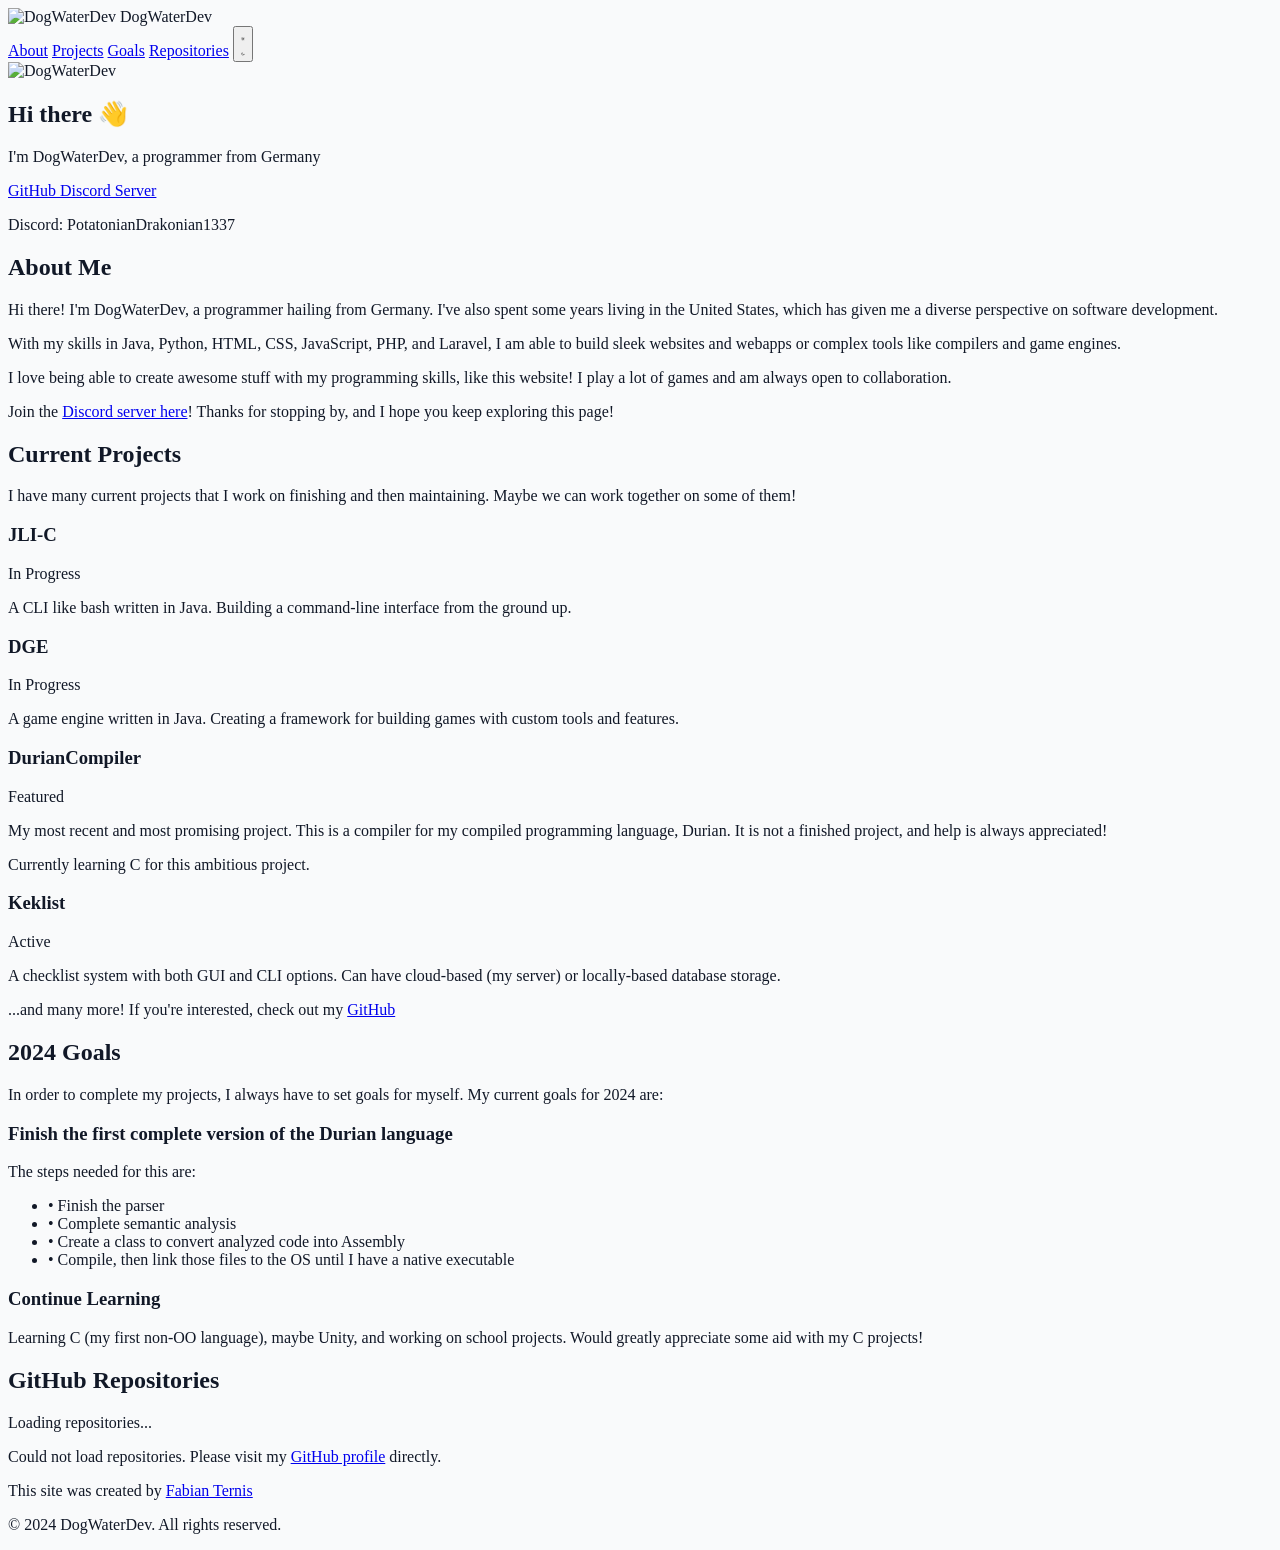
==== dogwaterdev.de.html @ 8f3469bb "Create DogWaterDev portfolio HTML file This HTML file serves as a personal portfolio for DogWaterDev" ====
<!DOCTYPE html>
<html lang="en">
<head>
    <meta charset="UTF-8">
    <meta name="viewport" content="width=device-width, initial-scale=1.0">
    <title>DogWaterDev - Portfolio</title>
    <script src="https://cdn.tailwindcss.com"></script>
    <style>
        .dark {
            background-color: #030712;
            color: #f9fafb;
        }
        .light {
            background-color: #f9fafb;
            color: #111827;
        }
        .card-dark {
            background-color: #1f2937;
            border-color: #374151;
        }
        .card-light {
            background-color: #ffffff;
            border-color: #e5e7eb;
        }
        .link-dark:hover {
            color: #60a5fa;
        }
        .link-light:hover {
            color: #2563eb;
        }
        .transition-theme {
            transition: background-color 0.3s ease, color 0.3s ease;
        }
        .repo-card {
            transition: transform 0.2s ease, box-shadow 0.2s ease;
        }
        .repo-card:hover {
            transform: translateY(-4px);
        }
    </style>
</head>
<body class="light transition-theme">
    <!-- Navigation -->
    <nav class="sticky top-0 z-50 backdrop-blur-sm bg-opacity-90 border-b transition-theme" id="nav">
        <div class="max-w-6xl mx-auto px-4 sm:px-6 lg:px-8">
            <div class="flex justify-between items-center h-16">
                <div class="flex items-center space-x-3">
                    <img src="https://avatars.githubusercontent.com/u/103907925?v=4" alt="DogWaterDev" class="w-10 h-10 rounded-full">
                    <span class="text-xl font-bold">DogWaterDev</span>
                </div>
                <div class="flex items-center space-x-6">
                    <a href="#about" class="hover:opacity-70 transition-opacity">About</a>
                    <a href="#projects" class="hover:opacity-70 transition-opacity">Projects</a>
                    <a href="#goals" class="hover:opacity-70 transition-opacity">Goals</a>
                    <a href="#repos" class="hover:opacity-70 transition-opacity">Repositories</a>
                    <button id="themeToggle" class="p-2 rounded-lg border transition-all hover:scale-110">
                        <svg id="sunIcon" class="w-5 h-5" fill="none" stroke="currentColor" viewBox="0 0 24 24">
                            <path stroke-linecap="round" stroke-linejoin="round" stroke-width="2" d="M12 3v1m0 16v1m9-9h-1M4 12H3m15.364 6.364l-.707-.707M6.343 6.343l-.707-.707m12.728 0l-.707.707M6.343 17.657l-.707.707M16 12a4 4 0 11-8 0 4 4 0 018 0z"></path>
                        </svg>
                        <svg id="moonIcon" class="w-5 h-5 hidden" fill="none" stroke="currentColor" viewBox="0 0 24 24">
                            <path stroke-linecap="round" stroke-linejoin="round" stroke-width="2" d="M20.354 15.354A9 9 0 018.646 3.646 9.003 9.003 0 0012 21a9.003 9.003 0 008.354-5.646z"></path>
                        </svg>
                    </button>
                </div>
            </div>
        </div>
    </nav>

    <!-- Hero Section -->
    <section class="py-20 px-4">
        <div class="max-w-6xl mx-auto text-center">
            <img src="https://avatars.githubusercontent.com/u/103907925?v=4" alt="DogWaterDev" class="w-32 h-32 rounded-full mx-auto mb-6 border-4">
            <h1 class="text-5xl font-bold mb-4">Hi there 👋</h1>
            <p class="text-xl mb-6 opacity-80">I'm DogWaterDev, a programmer from Germany</p>
            <div class="flex justify-center space-x-4 flex-wrap gap-2">
                <a href="https://github.com/DogWaterDev" target="_blank" class="px-6 py-3 rounded-lg border hover:scale-105 transition-transform">
                    GitHub
                </a>
                <a href="https://discord.gg/zbhvruNCnG" target="_blank" class="px-6 py-3 rounded-lg border hover:scale-105 transition-transform">
                    Discord Server
                </a>
            </div>
            <p class="mt-6 text-sm opacity-70">Discord: PotatonianDrakonian1337</p>
        </div>
    </section>

    <!-- About Section -->
    <section id="about" class="py-16 px-4">
        <div class="max-w-4xl mx-auto">
            <h2 class="text-3xl font-bold mb-8 text-center">About Me</h2>
            <div class="rounded-xl p-8 border transition-theme" id="aboutCard">
                <p class="text-lg leading-relaxed mb-4">
                    Hi there! I'm DogWaterDev, a programmer hailing from Germany. I've also spent some years living in the United States, which has given me a diverse perspective on software development.
                </p>
                <p class="text-lg leading-relaxed mb-4">
                    With my skills in <span class="font-semibold">Java, Python, HTML, CSS, JavaScript, PHP, and Laravel</span>, I am able to build sleek websites and webapps or complex tools like compilers and game engines.
                </p>
                <p class="text-lg leading-relaxed mb-4">
                    I love being able to create awesome stuff with my programming skills, like this website! I play a lot of games and am always open to collaboration. 
                </p>
                <p class="text-lg leading-relaxed">
                    Join the <a href="https://discord.gg/zbhvruNCnG" target="_blank" class="underline font-semibold">Discord server here</a>! Thanks for stopping by, and I hope you keep exploring this page!
                </p>
            </div>
        </div>
    </section>

    <!-- Projects Section -->
    <section id="projects" class="py-16 px-4">
        <div class="max-w-6xl mx-auto">
            <h2 class="text-3xl font-bold mb-8 text-center">Current Projects</h2>
            <p class="text-center mb-12 opacity-80">I have many current projects that I work on finishing and then maintaining. Maybe we can work together on some of them!</p>
            <div class="grid md:grid-cols-2 gap-6">
                <div class="rounded-xl p-6 border transition-theme project-card">
                    <h3 class="text-2xl font-bold mb-3">JLI-C</h3>
                    <span class="inline-block px-3 py-1 text-xs rounded-full mb-3 border">In Progress</span>
                    <p class="opacity-80">A CLI like bash written in Java. Building a command-line interface from the ground up.</p>
                </div>
                <div class="rounded-xl p-6 border transition-theme project-card">
                    <h3 class="text-2xl font-bold mb-3">DGE</h3>
                    <span class="inline-block px-3 py-1 text-xs rounded-full mb-3 border">In Progress</span>
                    <p class="opacity-80">A game engine written in Java. Creating a framework for building games with custom tools and features.</p>
                </div>
                <div class="rounded-xl p-6 border transition-theme project-card">
                    <h3 class="text-2xl font-bold mb-3">DurianCompiler</h3>
                    <span class="inline-block px-3 py-1 text-xs rounded-full mb-3 border bg-blue-500 text-white border-blue-500">Featured</span>
                    <p class="opacity-80 mb-3">My most recent and most promising project. This is a compiler for my compiled programming language, Durian. It is not a finished project, and help is always appreciated!</p>
                    <p class="text-sm opacity-70">Currently learning C for this ambitious project.</p>
                </div>
                <div class="rounded-xl p-6 border transition-theme project-card">
                    <h3 class="text-2xl font-bold mb-3">Keklist</h3>
                    <span class="inline-block px-3 py-1 text-xs rounded-full mb-3 border">Active</span>
                    <p class="opacity-80">A checklist system with both GUI and CLI options. Can have cloud-based (my server) or locally-based database storage.</p>
                </div>
            </div>
            <p class="text-center mt-8 opacity-80">
                ...and many more! If you're interested, check out my <a href="https://github.com/DogWaterDev" target="_blank" class="underline font-semibold">GitHub</a>
            </p>
        </div>
    </section>

    <!-- Goals Section -->
    <section id="goals" class="py-16 px-4">
        <div class="max-w-4xl mx-auto">
            <h2 class="text-3xl font-bold mb-8 text-center">2024 Goals</h2>
            <div class="rounded-xl p-8 border transition-theme" id="goalsCard">
                <p class="text-lg mb-6">In order to complete my projects, I always have to set goals for myself. My current goals for 2024 are:</p>
                <div class="space-y-4">
                    <div class="border-l-4 border-blue-500 pl-4">
                        <h3 class="text-xl font-bold mb-3">Finish the first complete version of the Durian language</h3>
                        <p class="mb-3">The steps needed for this are:</p>
                        <ul class="space-y-2 opacity-80">
                            <li class="flex items-start">
                                <span class="mr-2">•</span>
                                <span>Finish the parser</span>
                            </li>
                            <li class="flex items-start">
                                <span class="mr-2">•</span>
                                <span>Complete semantic analysis</span>
                            </li>
                            <li class="flex items-start">
                                <span class="mr-2">•</span>
                                <span>Create a class to convert analyzed code into Assembly</span>
                            </li>
                            <li class="flex items-start">
                                <span class="mr-2">•</span>
                                <span>Compile, then link those files to the OS until I have a native executable</span>
                            </li>
                        </ul>
                    </div>
                    <div class="border-l-4 border-green-500 pl-4">
                        <h3 class="text-xl font-bold mb-2">Continue Learning</h3>
                        <p class="opacity-80">Learning C (my first non-OO language), maybe Unity, and working on school projects. Would greatly appreciate some aid with my C projects!</p>
                    </div>
                </div>
            </div>
        </div>
    </section>

    <!-- GitHub Repositories Section -->
    <section id="repos" class="py-16 px-4">
        <div class="max-w-6xl mx-auto">
            <h2 class="text-3xl font-bold mb-8 text-center">GitHub Repositories</h2>
            <div id="repoLoading" class="text-center py-12">
                <div class="inline-block w-8 h-8 border-4 border-t-transparent rounded-full animate-spin"></div>
                <p class="mt-4 opacity-70">Loading repositories...</p>
            </div>
            <div id="repoContainer" class="grid md:grid-cols-2 lg:grid-cols-3 gap-6 hidden"></div>
            <div id="repoError" class="text-center py-12 hidden">
                <p class="opacity-70">Could not load repositories. Please visit my <a href="https://github.com/DogWaterDev" target="_blank" class="underline">GitHub profile</a> directly.</p>
            </div>
        </div>
    </section>

    <!-- Footer -->
    <footer class="py-8 px-4 border-t transition-theme">
        <div class="max-w-6xl mx-auto text-center">
            <p class="opacity-70">This site was created by <a href="https://fabianternis.dev" target="_blank" class="underline">Fabian Ternis</a></p>
            <p class="mt-2 text-sm opacity-60">© 2024 DogWaterDev. All rights reserved.</p>
        </div>
    </footer>

    <script>
        // Theme Toggle
        const body = document.body;
        const themeToggle = document.getElementById('themeToggle');
        const sunIcon = document.getElementById('sunIcon');
        const moonIcon = document.getElementById('moonIcon');
        const nav = document.getElementById('nav');
        
        let isDark = false;

        themeToggle.addEventListener('click', () => {
            isDark = !isDark;
            
            if (isDark) {
                body.classList.remove('light');
                body.classList.add('dark');
                nav.classList.add('border-gray-800');
                nav.classList.remove('border-gray-200');
                sunIcon.classList.add('hidden');
                moonIcon.classList.remove('hidden');
                updateCardStyles('dark');
            } else {
                body.classList.remove('dark');
                body.classList.add('light');
                nav.classList.remove('border-gray-800');
                nav.classList.add('border-gray-200');
                sunIcon.classList.remove('hidden');
                moonIcon.classList.add('hidden');
                updateCardStyles('light');
            }
        });

        function updateCardStyles(theme) {
            const cards = document.querySelectorAll('.transition-theme');
            cards.forEach(card => {
                if (theme === 'dark') {
                    card.style.backgroundColor = '#1f2937';
                    card.style.borderColor = '#374151';
                } else {
                    card.style.backgroundColor = '#ffffff';
                    card.style.borderColor = '#e5e7eb';
                }
            });
        }

        // GitHub API Integration
        async function loadGitHubRepos() {
            try {
                const response = await fetch('https://api.github.com/users/DogWaterDev/repos?sort=updated&per_page=9');
                const repos = await response.json();
                
                const repoContainer = document.getElementById('repoContainer');
                const repoLoading = document.getElementById('repoLoading');
                
                repoLoading.classList.add('hidden');
                repoContainer.classList.remove('hidden');
                
                repos.forEach(repo => {
                    const repoCard = document.createElement('div');
                    repoCard.className = 'repo-card rounded-xl p-6 border transition-theme';
                    repoCard.style.backgroundColor = isDark ? '#1f2937' : '#ffffff';
                    repoCard.style.borderColor = isDark ? '#374151' : '#e5e7eb';
                    
                    const stars = repo.stargazers_count;
                    const forks = repo.forks_count;
                    const language = repo.language || 'Unknown';
                    
                    repoCard.innerHTML = `
                        <div class="flex justify-between items-start mb-3">
                            <h3 class="text-xl font-bold">${repo.name}</h3>
                            <svg class="w-5 h-5 opacity-60" fill="currentColor" viewBox="0 0 20 20">
                                <path d="M11 3a1 1 0 100 2h2.586l-6.293 6.293a1 1 0 101.414 1.414L15 6.414V9a1 1 0 102 0V4a1 1 0 00-1-1h-5z"></path>
                                <path d="M5 5a2 2 0 00-2 2v8a2 2 0 002 2h8a2 2 0 002-2v-3a1 1 0 10-2 0v3H5V7h3a1 1 0 000-2H5z"></path>
                            </svg>
                        </div>
                        <p class="opacity-70 mb-4 text-sm line-clamp-2">${repo.description || 'No description available'}</p>
                        <div class="flex items-center space-x-4 text-sm opacity-60">
                            <span class="flex items-center">
                                <svg class="w-4 h-4 mr-1" fill="currentColor" viewBox="0 0 20 20">
                                    <path d="M9.049 2.927c.3-.921 1.603-.921 1.902 0l1.07 3.292a1 1 0 00.95.69h3.462c.969 0 1.371 1.24.588 1.81l-2.8 2.034a1 1 0 00-.364 1.118l1.07 3.292c.3.921-.755 1.688-1.54 1.118l-2.8-2.034a1 1 0 00-1.175 0l-2.8 2.034c-.784.57-1.838-.197-1.539-1.118l1.07-3.292a1 1 0 00-.364-1.118L2.98 8.72c-.783-.57-.38-1.81.588-1.81h3.461a1 1 0 00.951-.69l1.07-3.292z"></path>
                                </svg>
                                ${stars}
                            </span>
                            <span class="flex items-center">
                                <svg class="w-4 h-4 mr-1" fill="currentColor" viewBox="0 0 20 20">
                                    <path fill-rule="evenodd" d="M7.707 3.293a1 1 0 010 1.414L5.414 7H11a7 7 0 017 7v2a1 1 0 11-2 0v-2a5 5 0 00-5-5H5.414l2.293 2.293a1 1 0 11-1.414 1.414l-4-4a1 1 0 010-1.414l4-4a1 1 0 011.414 0z" clip-rule="evenodd"></path>
                                </svg>
                                ${forks}
                            </span>
                            <span>${language}</span>
                        </div>
                    `;
                    
                    repoCard.addEventListener('click', () => {
                        window.open(repo.html_url, '_blank');
                    });
                    
                    repoContainer.appendChild(repoCard);
                });
            } catch (error) {
                document.getElementById('repoLoading').classList.add('hidden');
                document.getElementById('repoError').classList.remove('hidden');
                console.error('Error loading repos:', error);
            }
        }

        // Smooth scrolling
        document.querySelectorAll('a[href^="#"]').forEach(anchor => {
            anchor.addEventListener('click', function (e) {
                e.preventDefault();
                const target = document.querySelector(this.getAttribute('href'));
                if (target) {
                    target.scrollIntoView({ behavior: 'smooth', block: 'start' });
                }
            });
        });

        // Load repos on page load
        loadGitHubRepos();
    </script>
</body>
</html>
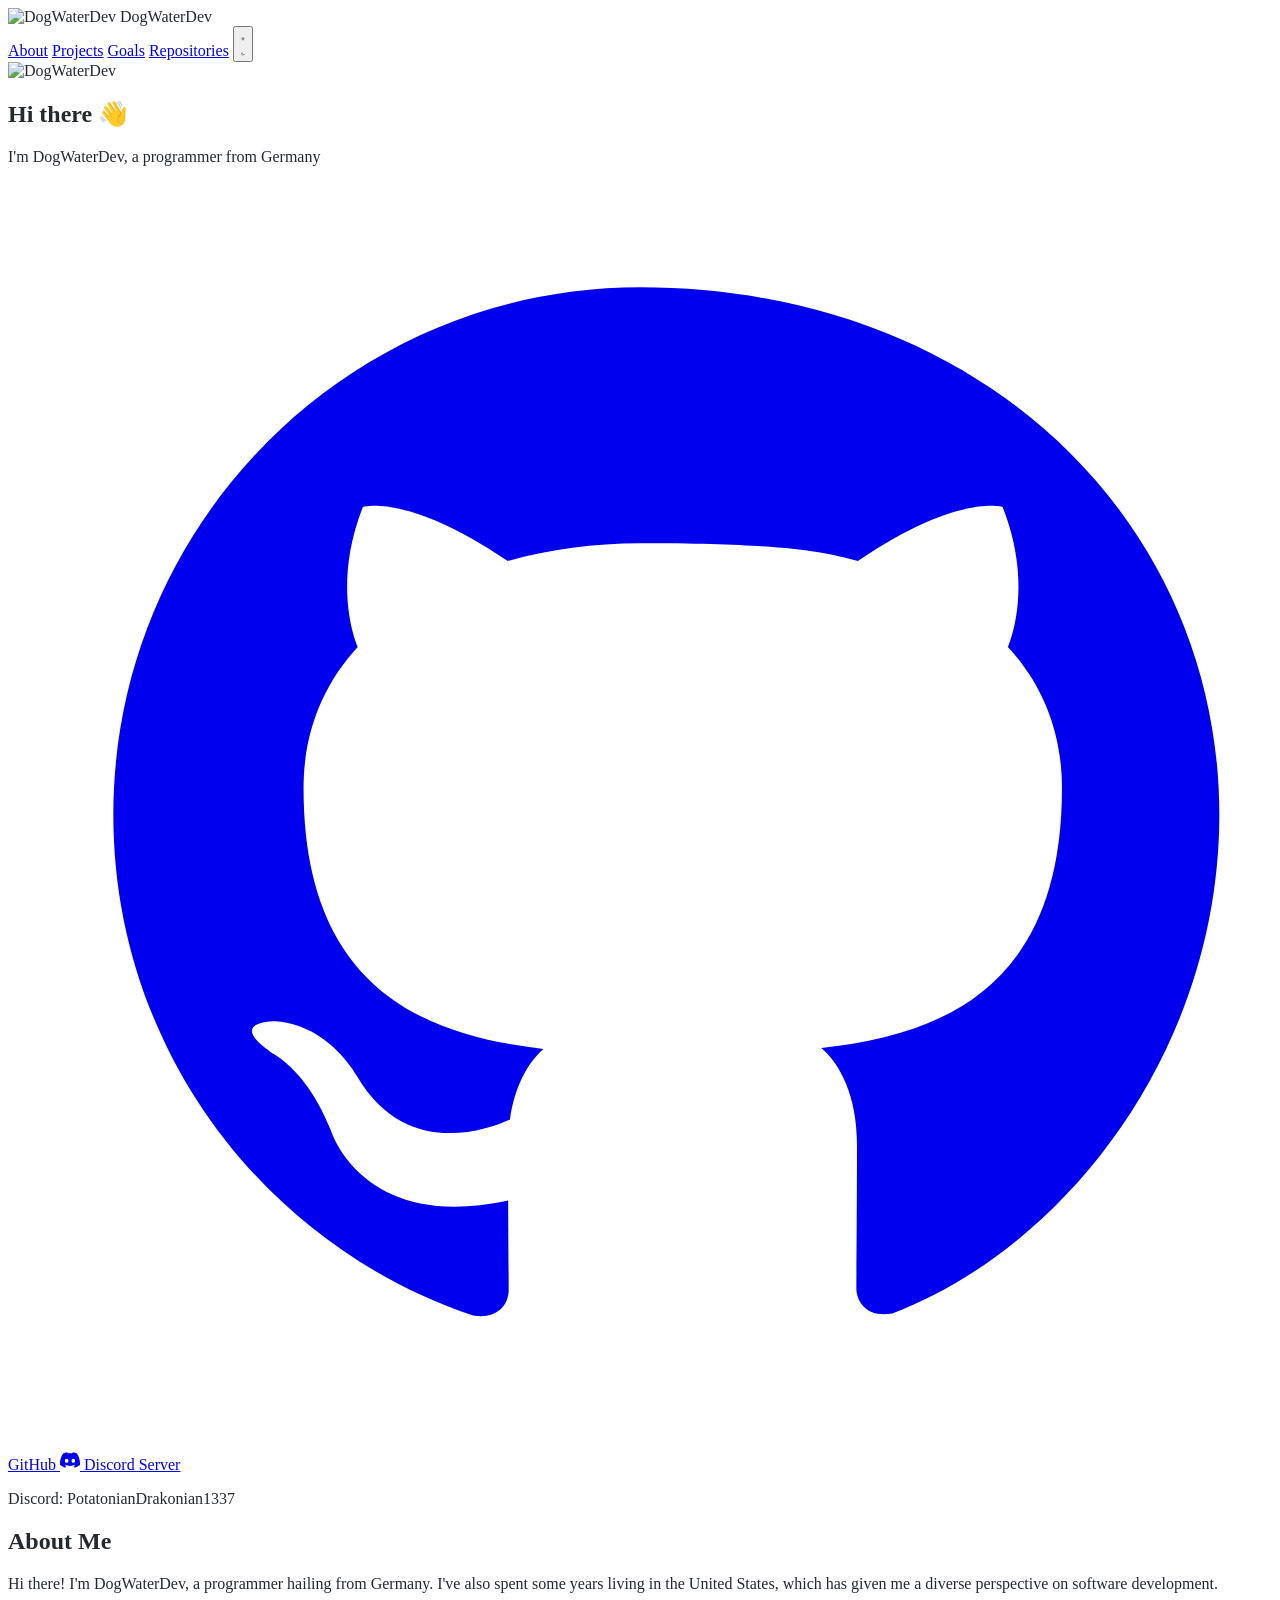
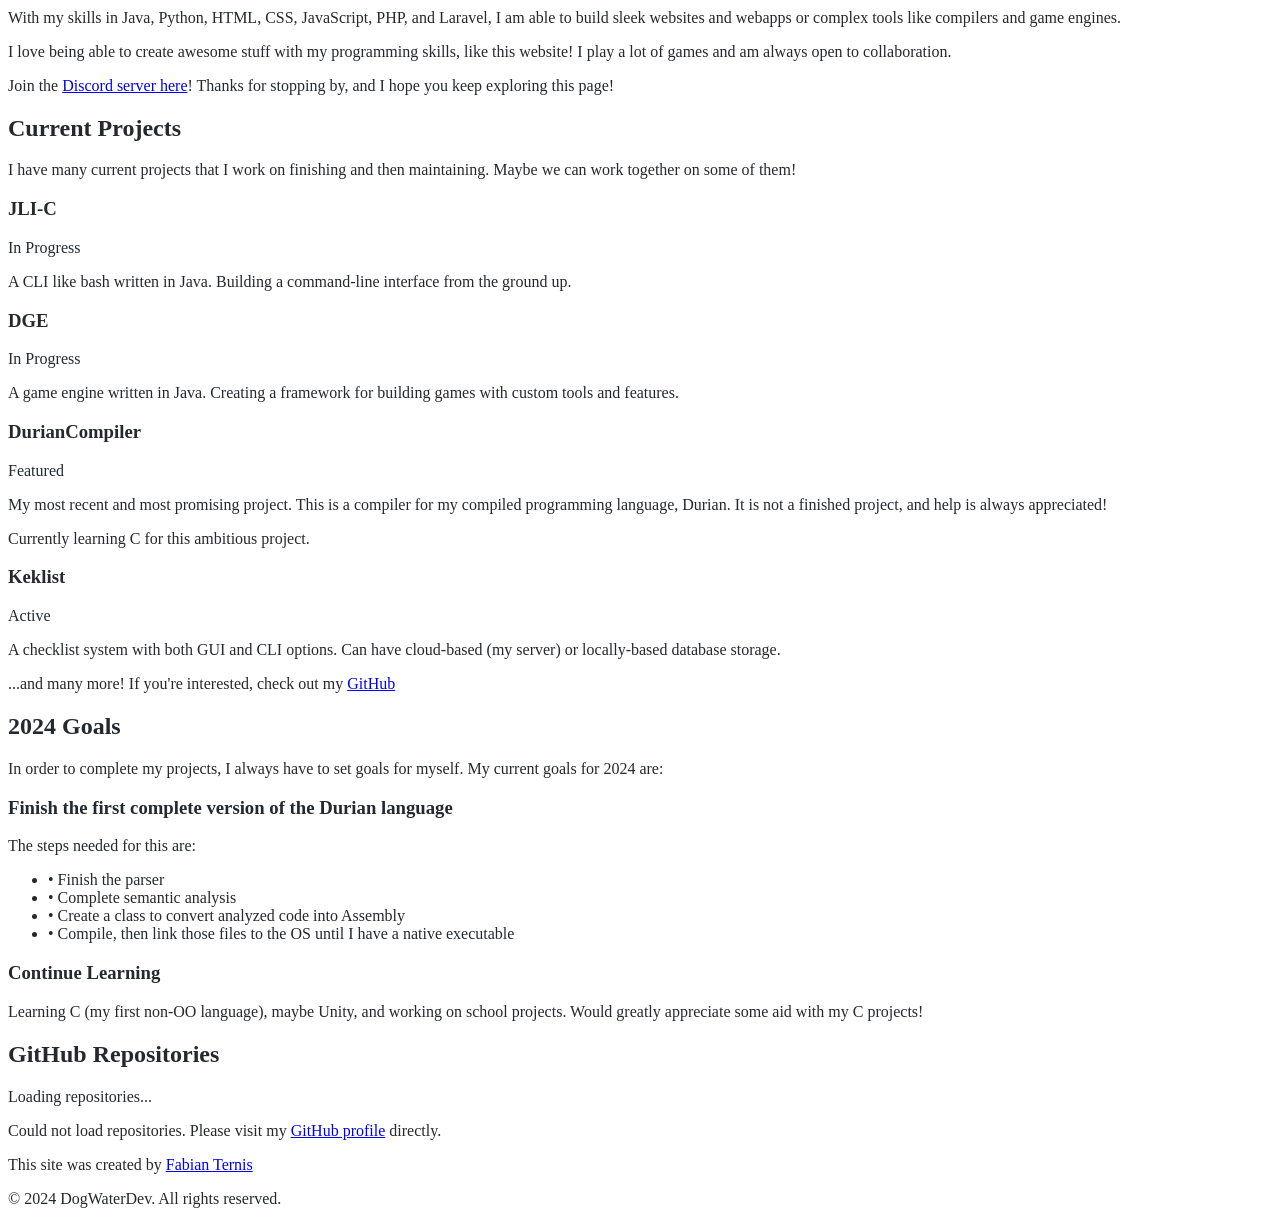
==== commit 9ba88e1d: "Refactor theme handling and improve styling Updated theme classes and improved styling for various e" ====
--- a/dogwaterdev.de.html
+++ b/dogwaterdev.de.html
@@ -6,54 +6,46 @@
     <title>DogWaterDev - Portfolio</title>
     <script src="https://cdn.tailwindcss.com"></script>
     <style>
-        .dark {
-            background-color: #030712;
-            color: #f9fafb;
-        }
-        .light {
-            background-color: #f9fafb;
-            color: #111827;
-        }
-        .card-dark {
-            background-color: #1f2937;
-            border-color: #374151;
-        }
-        .card-light {
+        .dark-theme {
+            background-color: #0d1117;
+            color: #c9d1d9;
+        }
+        .light-theme {
             background-color: #ffffff;
-            border-color: #e5e7eb;
-        }
-        .link-dark:hover {
-            color: #60a5fa;
-        }
-        .link-light:hover {
-            color: #2563eb;
+            color: #24292f;
         }
         .transition-theme {
-            transition: background-color 0.3s ease, color 0.3s ease;
+            transition: background-color 0.3s ease, color 0.3s ease, border-color 0.3s ease;
         }
         .repo-card {
             transition: transform 0.2s ease, box-shadow 0.2s ease;
         }
         .repo-card:hover {
             transform: translateY(-4px);
+            box-shadow: 0 4px 12px rgba(0, 0, 0, 0.1);
+        }
+        .light-theme .repo-card:hover {
+            box-shadow: 0 4px 12px rgba(0, 0, 0, 0.08);
+        }
+        .dark-theme .repo-card:hover {
+            box-shadow: 0 4px 12px rgba(0, 0, 0, 0.3);
         }
     </style>
 </head>
-<body class="light transition-theme">
-    <!-- Navigation -->
-    <nav class="sticky top-0 z-50 backdrop-blur-sm bg-opacity-90 border-b transition-theme" id="nav">
+<body class="light-theme transition-theme">
+    <nav class="sticky top-0 z-50 backdrop-blur-sm bg-opacity-90 border-b border-gray-200 light-theme transition-theme" id="nav">
         <div class="max-w-6xl mx-auto px-4 sm:px-6 lg:px-8">
             <div class="flex justify-between items-center h-16">
                 <div class="flex items-center space-x-3">
-                    <img src="https://avatars.githubusercontent.com/u/103907925?v=4" alt="DogWaterDev" class="w-10 h-10 rounded-full">
-                    <span class="text-xl font-bold">DogWaterDev</span>
+                    <img src="https://avatars.githubusercontent.com/u/103907925?v=4" alt="DogWaterDev" class="w-10 h-10 rounded-full border border-gray-300">
+                    <span class="text-xl font-semibold">DogWaterDev</span>
                 </div>
                 <div class="flex items-center space-x-6">
-                    <a href="#about" class="hover:opacity-70 transition-opacity">About</a>
-                    <a href="#projects" class="hover:opacity-70 transition-opacity">Projects</a>
-                    <a href="#goals" class="hover:opacity-70 transition-opacity">Goals</a>
-                    <a href="#repos" class="hover:opacity-70 transition-opacity">Repositories</a>
-                    <button id="themeToggle" class="p-2 rounded-lg border transition-all hover:scale-110">
+                    <a href="#about" class="hover:text-blue-600 transition-colors duration-200">About</a>
+                    <a href="#projects" class="hover:text-blue-600 transition-colors duration-200">Projects</a>
+                    <a href="#goals" class="hover:text-blue-600 transition-colors duration-200">Goals</a>
+                    <a href="#repos" class="hover:text-blue-600 transition-colors duration-200">Repositories</a>
+                    <button id="themeToggle" class="p-2 rounded-lg border border-gray-300 hover:border-gray-400 transition-all duration-200">
                         <svg id="sunIcon" class="w-5 h-5" fill="none" stroke="currentColor" viewBox="0 0 24 24">
                             <path stroke-linecap="round" stroke-linejoin="round" stroke-width="2" d="M12 3v1m0 16v1m9-9h-1M4 12H3m15.364 6.364l-.707-.707M6.343 6.343l-.707-.707m12.728 0l-.707.707M6.343 17.657l-.707.707M16 12a4 4 0 11-8 0 4 4 0 018 0z"></path>
                         </svg>
@@ -66,176 +58,204 @@
         </div>
     </nav>
 
-    <!-- Hero Section -->
     <section class="py-20 px-4">
         <div class="max-w-6xl mx-auto text-center">
-            <img src="https://avatars.githubusercontent.com/u/103907925?v=4" alt="DogWaterDev" class="w-32 h-32 rounded-full mx-auto mb-6 border-4">
-            <h1 class="text-5xl font-bold mb-4">Hi there 👋</h1>
-            <p class="text-xl mb-6 opacity-80">I'm DogWaterDev, a programmer from Germany</p>
+            <img src="https://avatars.githubusercontent.com/u/103907925?v=4" alt="DogWaterDev" class="w-32 h-32 rounded-full mx-auto mb-6 border-4 border-blue-500 shadow-lg">
+            <h1 class="text-5xl font-extrabold mb-4">Hi there 👋</h1>
+            <p class="text-xl mb-6 opacity-85">I'm DogWaterDev, a programmer from Germany</p>
             <div class="flex justify-center space-x-4 flex-wrap gap-2">
-                <a href="https://github.com/DogWaterDev" target="_blank" class="px-6 py-3 rounded-lg border hover:scale-105 transition-transform">
+                <a href="https://github.com/DogWaterDev" target="_blank" class="px-6 py-3 rounded-lg border border-gray-300 shadow-sm hover:shadow-md hover:border-blue-500 transition-all duration-200 flex items-center">
+                    <svg class="w-5 h-5 mr-2" fill="currentColor" viewBox="0 0 24 24"><path fill-rule="evenodd" d="M12 2C6.477 2 2 6.484 2 12.017c0 4.425 2.865 8.18 6.83 9.504.475.083.677-.217.677-.481 0-.237-.007-.867-.011-1.701-2.782.607-3.368-1.34-3.368-1.34-.454-1.151-1.11-1.458-1.11-1.458-.908-.62.068-.606.068-.606 1.007.07 1.532 1.03 1.532 1.03.89 1.529 2.343 1.088 2.913.834.09-.648.35-1.088.636-1.339-2.22-.253-4.555-1.113-4.555-4.95 0-1.093.39-1.988 1.029-2.68-.103-.253-.446-1.275.097-2.659 0 0 .84-.27 2.75 1.025.798-.222 1.649-.333 2.498-.337 2.502.004 3.353.115 4.151.337 1.91-1.295 2.748-1.025 2.748-1.025.546 1.383.202 2.406.1 2.659.64.693 1.027 1.588 1.027 2.68 0 3.841-2.339 4.681-4.569 4.935.359.307.677.915.677 1.841 0 1.33-.012 2.394-.012 2.716 0 .265.201.569.682.484C20.138 20.197 23 16.43 23 12.017 23 6.484 18.522 2 12 2Z" clip-rule="evenodd"/></svg>
                     GitHub
                 </a>
-                <a href="https://discord.gg/zbhvruNCnG" target="_blank" class="px-6 py-3 rounded-lg border hover:scale-105 transition-transform">
+                <a href="https://discord.gg/zbhvruNCnG" target="_blank" class="px-6 py-3 rounded-lg border border-gray-300 shadow-sm hover:shadow-md hover:border-blue-500 transition-all duration-200 flex items-center">
+                    <svg xmlns="http://www.w3.org/2000/svg" xmlns:xlink="http://www.w3.org/1999/xlink" width="20px" height="20px" viewBox="0 -28.5 256 256" version="1.1" preserveAspectRatio="xMidYMid" class="mr-2">
+                        <g>
+                            <path d="M216.856339,16.5966031 C200.285002,8.84328665 182.566144,3.2084988 164.041564,0 C161.766523,4.11318106 159.108624,9.64549908 157.276099,14.0464379 C137.583995,11.0849896 118.072967,11.0849896 98.7430163,14.0464379 C96.9108417,9.64549908 94.1925838,4.11318106 91.8971895,0 C73.3526068,3.2084988 55.6133949,8.86399117 39.0420583,16.6376612 C5.61752293,67.146514 -3.4433191,116.400813 1.08711069,164.955721 C23.2560196,181.510915 44.7403634,191.567697 65.8621325,198.148576 C71.0772151,190.971126 75.7283628,183.341335 79.7352139,175.300261 C72.104019,172.400575 64.7949724,168.822202 57.8887866,164.667963 C59.7209612,163.310589 61.5131304,161.891452 63.2445898,160.431257 C105.36741,180.133187 151.134928,180.133187 192.754523,160.431257 C194.506336,161.891452 196.298154,163.310589 198.110326,164.667963 C191.183787,168.842556 183.854737,172.420929 176.223542,175.320965 C180.230393,183.341335 184.861538,190.991831 190.096624,198.16893 C211.238746,191.588051 232.743023,181.531619 254.911949,164.955721 C260.227747,108.668201 245.831087,59.8662432 216.856339,16.5966031 Z M85.4738752,135.09489 C72.8290281,135.09489 62.4592217,123.290155 62.4592217,108.914901 C62.4592217,94.5396472 72.607595,82.7145587 85.4738752,82.7145587 C98.3405064,82.7145587 108.709962,94.5189427 108.488529,108.914901 C108.508531,123.290155 98.3405064,135.09489 85.4738752,135.09489 Z M170.525237,135.09489 C157.88039,135.09489 147.510584,123.290155 147.510584,108.914901 C147.510584,94.5396472 157.658606,82.7145587 170.525237,82.7145587 C183.391518,82.7145587 193.761324,94.5189427 193.539891,108.914901 C193.539891,123.290155 183.391518,135.09489 170.525237,135.09489 Z" fill="currentColor" fill-rule="nonzero"></path>
+                        </g>
+                    </svg>
                     Discord Server
                 </a>
             </div>
-            <p class="mt-6 text-sm opacity-70">Discord: PotatonianDrakonian1337</p>
-        </div>
-    </section>
-
-    <!-- About Section -->
+            <p class="mt-6 text-sm opacity-75">Discord: PotatonianDrakonian1337</p>
+        </div>
+    </section>
+
     <section id="about" class="py-16 px-4">
         <div class="max-w-4xl mx-auto">
             <h2 class="text-3xl font-bold mb-8 text-center">About Me</h2>
-            <div class="rounded-xl p-8 border transition-theme" id="aboutCard">
+            <div class="rounded-xl p-8 border border-gray-200 shadow-md transition-theme" id="aboutCard">
                 <p class="text-lg leading-relaxed mb-4">
                     Hi there! I'm DogWaterDev, a programmer hailing from Germany. I've also spent some years living in the United States, which has given me a diverse perspective on software development.
                 </p>
                 <p class="text-lg leading-relaxed mb-4">
-                    With my skills in <span class="font-semibold">Java, Python, HTML, CSS, JavaScript, PHP, and Laravel</span>, I am able to build sleek websites and webapps or complex tools like compilers and game engines.
+                    With my skills in <span class="font-semibold text-blue-600">Java, Python, HTML, CSS, JavaScript, PHP, and Laravel</span>, I am able to build sleek websites and webapps or complex tools like compilers and game engines.
                 </p>
                 <p class="text-lg leading-relaxed mb-4">
                     I love being able to create awesome stuff with my programming skills, like this website! I play a lot of games and am always open to collaboration. 
                 </p>
                 <p class="text-lg leading-relaxed">
-                    Join the <a href="https://discord.gg/zbhvruNCnG" target="_blank" class="underline font-semibold">Discord server here</a>! Thanks for stopping by, and I hope you keep exploring this page!
+                    Join the <a href="https://discord.gg/zbhvruNCnG" target="_blank" class="underline font-semibold text-blue-600 hover:text-blue-700">Discord server here</a>! Thanks for stopping by, and I hope you keep exploring this page!
                 </p>
             </div>
         </div>
     </section>
 
-    <!-- Projects Section -->
     <section id="projects" class="py-16 px-4">
         <div class="max-w-6xl mx-auto">
             <h2 class="text-3xl font-bold mb-8 text-center">Current Projects</h2>
-            <p class="text-center mb-12 opacity-80">I have many current projects that I work on finishing and then maintaining. Maybe we can work together on some of them!</p>
-            <div class="grid md:grid-cols-2 gap-6">
-                <div class="rounded-xl p-6 border transition-theme project-card">
+            <p class="text-center mb-12 opacity-85">I have many current projects that I work on finishing and then maintaining. Maybe we can work together on some of them!</p>
+            <div class="grid md:grid-cols-2 lg:grid-cols-2 gap-6">
+                <div class="rounded-xl p-6 border border-gray-200 shadow-sm transition-theme project-card">
                     <h3 class="text-2xl font-bold mb-3">JLI-C</h3>
-                    <span class="inline-block px-3 py-1 text-xs rounded-full mb-3 border">In Progress</span>
-                    <p class="opacity-80">A CLI like bash written in Java. Building a command-line interface from the ground up.</p>
-                </div>
-                <div class="rounded-xl p-6 border transition-theme project-card">
+                    <span class="inline-block px-3 py-1 text-xs font-medium rounded-full mb-3 border border-gray-300 bg-gray-100 text-gray-700 dark:bg-gray-700 dark:text-gray-200 dark:border-gray-600">In Progress</span>
+                    <p class="opacity-85">A CLI like bash written in Java. Building a command-line interface from the ground up.</p>
+                </div>
+                <div class="rounded-xl p-6 border border-gray-200 shadow-sm transition-theme project-card">
                     <h3 class="text-2xl font-bold mb-3">DGE</h3>
-                    <span class="inline-block px-3 py-1 text-xs rounded-full mb-3 border">In Progress</span>
-                    <p class="opacity-80">A game engine written in Java. Creating a framework for building games with custom tools and features.</p>
-                </div>
-                <div class="rounded-xl p-6 border transition-theme project-card">
+                    <span class="inline-block px-3 py-1 text-xs font-medium rounded-full mb-3 border border-gray-300 bg-gray-100 text-gray-700 dark:bg-gray-700 dark:text-gray-200 dark:border-gray-600">In Progress</span>
+                    <p class="opacity-85">A game engine written in Java. Creating a framework for building games with custom tools and features.</p>
+                </div>
+                <div class="rounded-xl p-6 border border-gray-200 shadow-sm transition-theme project-card">
                     <h3 class="text-2xl font-bold mb-3">DurianCompiler</h3>
-                    <span class="inline-block px-3 py-1 text-xs rounded-full mb-3 border bg-blue-500 text-white border-blue-500">Featured</span>
-                    <p class="opacity-80 mb-3">My most recent and most promising project. This is a compiler for my compiled programming language, Durian. It is not a finished project, and help is always appreciated!</p>
+                    <span class="inline-block px-3 py-1 text-xs font-medium rounded-full mb-3 bg-blue-600 text-white border-blue-600">Featured</span>
+                    <p class="opacity-85 mb-3">My most recent and most promising project. This is a compiler for my compiled programming language, Durian. It is not a finished project, and help is always appreciated!</p>
                     <p class="text-sm opacity-70">Currently learning C for this ambitious project.</p>
                 </div>
-                <div class="rounded-xl p-6 border transition-theme project-card">
+                <div class="rounded-xl p-6 border border-gray-200 shadow-sm transition-theme project-card">
                     <h3 class="text-2xl font-bold mb-3">Keklist</h3>
-                    <span class="inline-block px-3 py-1 text-xs rounded-full mb-3 border">Active</span>
-                    <p class="opacity-80">A checklist system with both GUI and CLI options. Can have cloud-based (my server) or locally-based database storage.</p>
-                </div>
-            </div>
-            <p class="text-center mt-8 opacity-80">
-                ...and many more! If you're interested, check out my <a href="https://github.com/DogWaterDev" target="_blank" class="underline font-semibold">GitHub</a>
+                    <span class="inline-block px-3 py-1 text-xs font-medium rounded-full mb-3 border border-green-400 bg-green-50 text-green-700 dark:bg-green-900 dark:text-green-200 dark:border-green-700">Active</span>
+                    <p class="opacity-85">A checklist system with both GUI and CLI options. Can have cloud-based (my server) or locally-based database storage.</p>
+                </div>
+            </div>
+            <p class="text-center mt-8 opacity-85">
+                ...and many more! If you're interested, check out my <a href="https://github.com/DogWaterDev" target="_blank" class="underline font-semibold text-blue-600 hover:text-blue-700">GitHub</a>
             </p>
         </div>
     </section>
 
-    <!-- Goals Section -->
     <section id="goals" class="py-16 px-4">
         <div class="max-w-4xl mx-auto">
             <h2 class="text-3xl font-bold mb-8 text-center">2024 Goals</h2>
-            <div class="rounded-xl p-8 border transition-theme" id="goalsCard">
+            <div class="rounded-xl p-8 border border-gray-200 shadow-md transition-theme" id="goalsCard">
                 <p class="text-lg mb-6">In order to complete my projects, I always have to set goals for myself. My current goals for 2024 are:</p>
-                <div class="space-y-4">
+                <div class="space-y-6">
                     <div class="border-l-4 border-blue-500 pl-4">
-                        <h3 class="text-xl font-bold mb-3">Finish the first complete version of the Durian language</h3>
-                        <p class="mb-3">The steps needed for this are:</p>
-                        <ul class="space-y-2 opacity-80">
+                        <h3 class="text-xl font-bold mb-2">Finish the first complete version of the Durian language</h3>
+                        <p class="mb-3 opacity-85">The steps needed for this are:</p>
+                        <ul class="space-y-2 text-base opacity-85">
                             <li class="flex items-start">
-                                <span class="mr-2">•</span>
+                                <span class="mr-2 text-blue-500">•</span>
                                 <span>Finish the parser</span>
                             </li>
                             <li class="flex items-start">
-                                <span class="mr-2">•</span>
+                                <span class="mr-2 text-blue-500">•</span>
                                 <span>Complete semantic analysis</span>
                             </li>
                             <li class="flex items-start">
-                                <span class="mr-2">•</span>
+                                <span class="mr-2 text-blue-500">•</span>
                                 <span>Create a class to convert analyzed code into Assembly</span>
                             </li>
                             <li class="flex items-start">
-                                <span class="mr-2">•</span>
+                                <span class="mr-2 text-blue-500">•</span>
                                 <span>Compile, then link those files to the OS until I have a native executable</span>
                             </li>
                         </ul>
                     </div>
                     <div class="border-l-4 border-green-500 pl-4">
                         <h3 class="text-xl font-bold mb-2">Continue Learning</h3>
-                        <p class="opacity-80">Learning C (my first non-OO language), maybe Unity, and working on school projects. Would greatly appreciate some aid with my C projects!</p>
+                        <p class="opacity-85">Learning C (my first non-OO language), maybe Unity, and working on school projects. Would greatly appreciate some aid with my C projects!</p>
                     </div>
                 </div>
             </div>
         </div>
     </section>
 
-    <!-- GitHub Repositories Section -->
     <section id="repos" class="py-16 px-4">
         <div class="max-w-6xl mx-auto">
             <h2 class="text-3xl font-bold mb-8 text-center">GitHub Repositories</h2>
             <div id="repoLoading" class="text-center py-12">
-                <div class="inline-block w-8 h-8 border-4 border-t-transparent rounded-full animate-spin"></div>
-                <p class="mt-4 opacity-70">Loading repositories...</p>
+                <div class="inline-block w-8 h-8 border-4 border-blue-500 border-t-transparent rounded-full animate-spin"></div>
+                <p class="mt-4 opacity-75">Loading repositories...</p>
             </div>
             <div id="repoContainer" class="grid md:grid-cols-2 lg:grid-cols-3 gap-6 hidden"></div>
             <div id="repoError" class="text-center py-12 hidden">
-                <p class="opacity-70">Could not load repositories. Please visit my <a href="https://github.com/DogWaterDev" target="_blank" class="underline">GitHub profile</a> directly.</p>
-            </div>
-        </div>
-    </section>
-
-    <!-- Footer -->
-    <footer class="py-8 px-4 border-t transition-theme">
+                <p class="opacity-75">Could not load repositories. Please visit my <a href="https://github.com/DogWaterDev" target="_blank" class="underline text-blue-600 hover:text-blue-700">GitHub profile</a> directly.</p>
+            </div>
+        </div>
+    </section>
+
+    <footer class="py-8 px-4 border-t border-gray-200 light-theme transition-theme">
         <div class="max-w-6xl mx-auto text-center">
-            <p class="opacity-70">This site was created by <a href="https://fabianternis.dev" target="_blank" class="underline">Fabian Ternis</a></p>
+            <p class="opacity-75">This site was created by <a href="https://fabianternis.de" target="_blank" class="underline text-blue-600 hover:text-blue-700">Fabian Ternis</a></p>
             <p class="mt-2 text-sm opacity-60">© 2024 DogWaterDev. All rights reserved.</p>
         </div>
     </footer>
 
     <script>
-        // Theme Toggle
         const body = document.body;
         const themeToggle = document.getElementById('themeToggle');
         const sunIcon = document.getElementById('sunIcon');
         const moonIcon = document.getElementById('moonIcon');
         const nav = document.getElementById('nav');
-        
+        const footer = document.querySelector('footer');
+
         let isDark = false;
 
         themeToggle.addEventListener('click', () => {
             isDark = !isDark;
             
             if (isDark) {
-                body.classList.remove('light');
-                body.classList.add('dark');
-                nav.classList.add('border-gray-800');
-                nav.classList.remove('border-gray-200');
+                body.classList.remove('light-theme');
+                body.classList.add('dark-theme');
+                nav.classList.remove('light-theme', 'border-gray-200');
+                nav.classList.add('dark-theme', 'border-gray-800');
+                footer.classList.remove('light-theme', 'border-gray-200');
+                footer.classList.add('dark-theme', 'border-gray-800');
                 sunIcon.classList.add('hidden');
                 moonIcon.classList.remove('hidden');
-                updateCardStyles('dark');
+                updateElementStyles('dark-theme');
             } else {
-                body.classList.remove('dark');
-                body.classList.add('light');
-                nav.classList.remove('border-gray-800');
-                nav.classList.add('border-gray-200');
+                body.classList.remove('dark-theme');
+                body.classList.add('light-theme');
+                nav.classList.remove('dark-theme', 'border-gray-800');
+                nav.classList.add('light-theme', 'border-gray-200');
+                footer.classList.remove('dark-theme', 'border-gray-800');
+                footer.classList.add('light-theme', 'border-gray-200');
                 sunIcon.classList.remove('hidden');
                 moonIcon.classList.add('hidden');
-                updateCardStyles('light');
+                updateElementStyles('light-theme');
             }
         });
 
-        function updateCardStyles(theme) {
-            const cards = document.querySelectorAll('.transition-theme');
-            cards.forEach(card => {
-                if (theme === 'dark') {
+        function updateElementStyles(theme) {
+            const elementsToTransition = document.querySelectorAll('.transition-theme');
+            elementsToTransition.forEach(element => {
+                if (element.id === 'aboutCard' || element.id === 'goalsCard') {
+                    if (theme === 'dark-theme') {
+                        element.classList.remove('bg-white', 'border-gray-200');
+                        element.classList.add('bg-gray-900', 'border-gray-700');
+                    } else {
+                        element.classList.remove('bg-gray-900', 'border-gray-700');
+                        element.classList.add('bg-white', 'border-gray-200');
+                    }
+                }
+            });
+
+            const projectCards = document.querySelectorAll('.project-card');
+            projectCards.forEach(card => {
+                if (theme === 'dark-theme') {
+                    card.classList.remove('bg-white', 'border-gray-200');
+                    card.classList.add('bg-gray-900', 'border-gray-700');
+                } else {
+                    card.classList.remove('bg-gray-900', 'border-gray-700');
+                    card.classList.add('bg-white', 'border-gray-200');
+                }
+            });
+
+            const repoCards = document.querySelectorAll('.repo-card');
+            repoCards.forEach(card => {
+                if (theme === 'dark-theme') {
                     card.style.backgroundColor = '#1f2937';
                     card.style.borderColor = '#374151';
                 } else {
@@ -245,7 +265,6 @@
             });
         }
 
-        // GitHub API Integration
         async function loadGitHubRepos() {
             try {
                 const response = await fetch('https://api.github.com/users/DogWaterDev/repos?sort=updated&per_page=9');
@@ -269,27 +288,27 @@
                     
                     repoCard.innerHTML = `
                         <div class="flex justify-between items-start mb-3">
-                            <h3 class="text-xl font-bold">${repo.name}</h3>
+                            <h3 class="text-xl font-semibold">${repo.name}</h3>
                             <svg class="w-5 h-5 opacity-60" fill="currentColor" viewBox="0 0 20 20">
                                 <path d="M11 3a1 1 0 100 2h2.586l-6.293 6.293a1 1 0 101.414 1.414L15 6.414V9a1 1 0 102 0V4a1 1 0 00-1-1h-5z"></path>
                                 <path d="M5 5a2 2 0 00-2 2v8a2 2 0 002 2h8a2 2 0 002-2v-3a1 1 0 10-2 0v3H5V7h3a1 1 0 000-2H5z"></path>
                             </svg>
                         </div>
-                        <p class="opacity-70 mb-4 text-sm line-clamp-2">${repo.description || 'No description available'}</p>
-                        <div class="flex items-center space-x-4 text-sm opacity-60">
+                        <p class="opacity-80 mb-4 text-sm line-clamp-2">${repo.description || 'No description available'}</p>
+                        <div class="flex items-center space-x-4 text-sm opacity-70">
                             <span class="flex items-center">
-                                <svg class="w-4 h-4 mr-1" fill="currentColor" viewBox="0 0 20 20">
+                                <svg class="w-4 h-4 mr-1 text-yellow-500" fill="currentColor" viewBox="0 0 20 20">
                                     <path d="M9.049 2.927c.3-.921 1.603-.921 1.902 0l1.07 3.292a1 1 0 00.95.69h3.462c.969 0 1.371 1.24.588 1.81l-2.8 2.034a1 1 0 00-.364 1.118l1.07 3.292c.3.921-.755 1.688-1.54 1.118l-2.8-2.034a1 1 0 00-1.175 0l-2.8 2.034c-.784.57-1.838-.197-1.539-1.118l1.07-3.292a1 1 0 00-.364-1.118L2.98 8.72c-.783-.57-.38-1.81.588-1.81h3.461a1 1 0 00.951-.69l1.07-3.292z"></path>
                                 </svg>
                                 ${stars}
                             </span>
                             <span class="flex items-center">
-                                <svg class="w-4 h-4 mr-1" fill="currentColor" viewBox="0 0 20 20">
+                                <svg class="w-4 h-4 mr-1 text-gray-500" fill="currentColor" viewBox="0 0 20 20">
                                     <path fill-rule="evenodd" d="M7.707 3.293a1 1 0 010 1.414L5.414 7H11a7 7 0 017 7v2a1 1 0 11-2 0v-2a5 5 0 00-5-5H5.414l2.293 2.293a1 1 0 11-1.414 1.414l-4-4a1 1 0 010-1.414l4-4a1 1 0 011.414 0z" clip-rule="evenodd"></path>
                                 </svg>
                                 ${forks}
                             </span>
-                            <span>${language}</span>
+                            <span class="px-2 py-0.5 rounded text-xs font-medium bg-blue-100 text-blue-800 dark:bg-blue-900 dark:text-blue-200">${language}</span>
                         </div>
                     `;
                     
@@ -302,11 +321,9 @@
             } catch (error) {
                 document.getElementById('repoLoading').classList.add('hidden');
                 document.getElementById('repoError').classList.remove('hidden');
-                console.error('Error loading repos:', error);
             }
         }
 
-        // Smooth scrolling
         document.querySelectorAll('a[href^="#"]').forEach(anchor => {
             anchor.addEventListener('click', function (e) {
                 e.preventDefault();
@@ -317,7 +334,6 @@
             });
         });
 
-        // Load repos on page load
         loadGitHubRepos();
     </script>
 </body>
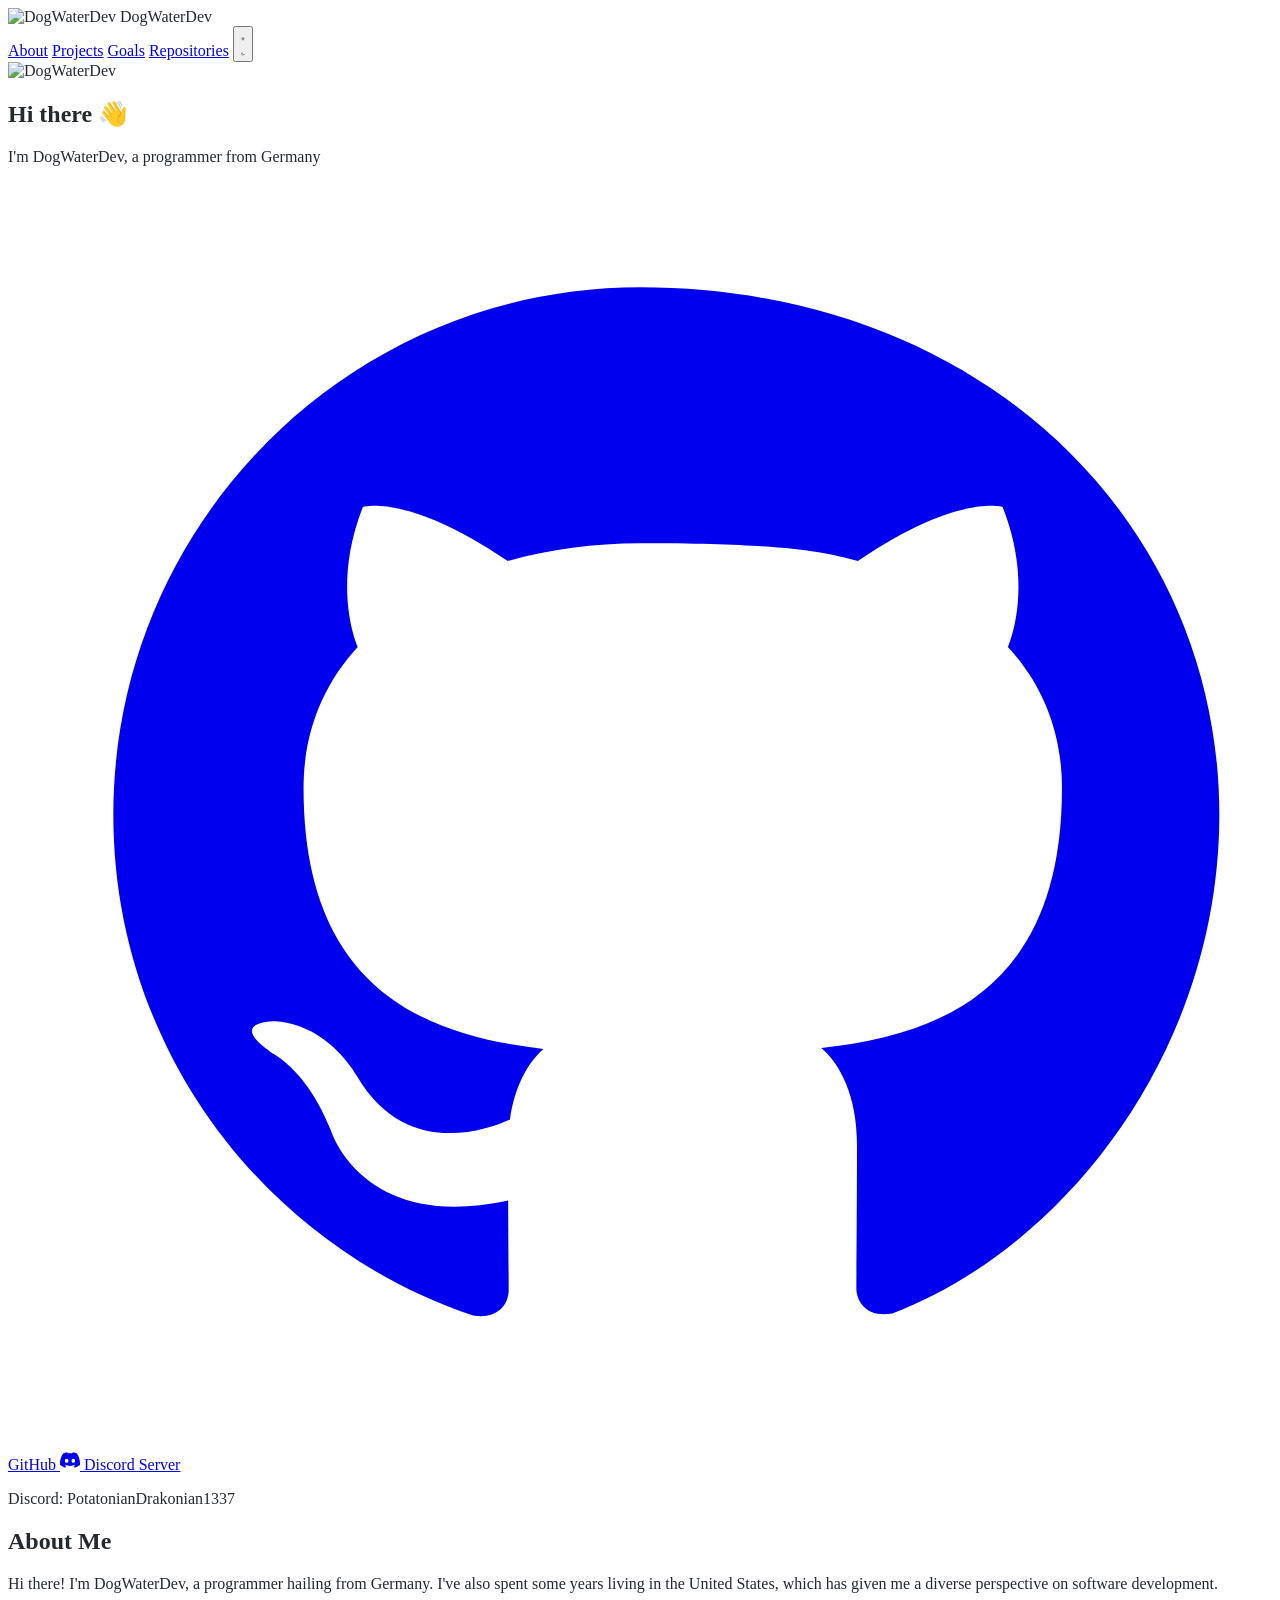
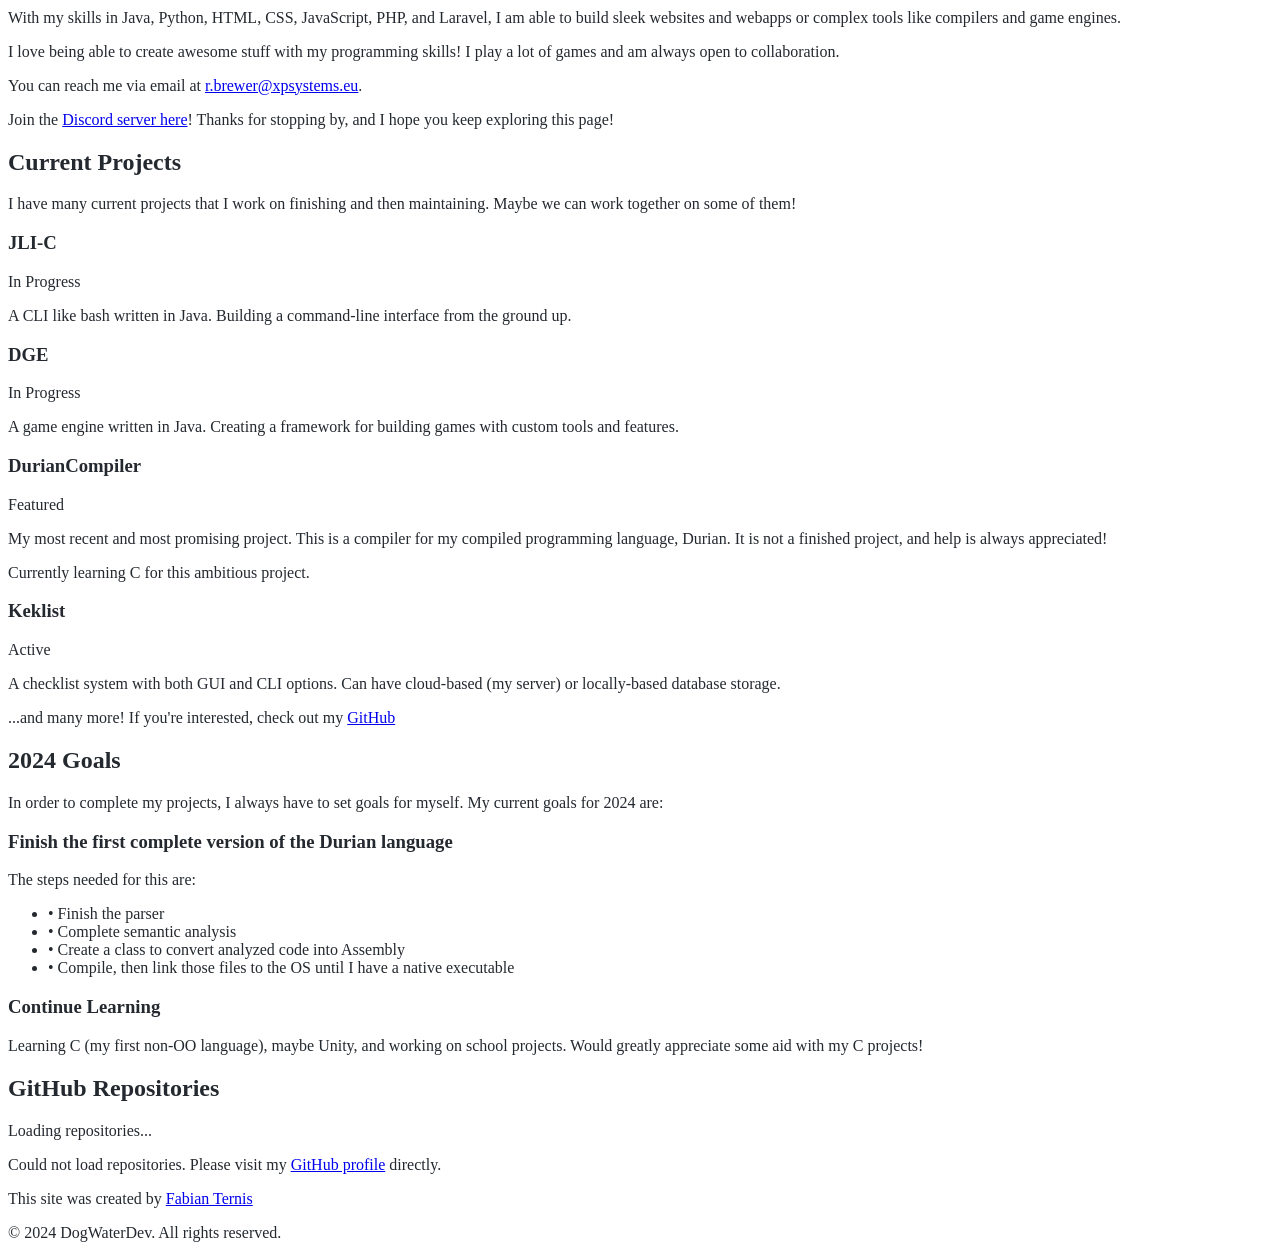
==== commit 8aa7c307: "Enhance website content and GitHub repo fetching Updated content and improved GitHub repository load" ====
--- a/dogwaterdev.de.html
+++ b/dogwaterdev.de.html
@@ -92,7 +92,10 @@
                     With my skills in <span class="font-semibold text-blue-600">Java, Python, HTML, CSS, JavaScript, PHP, and Laravel</span>, I am able to build sleek websites and webapps or complex tools like compilers and game engines.
                 </p>
                 <p class="text-lg leading-relaxed mb-4">
-                    I love being able to create awesome stuff with my programming skills, like this website! I play a lot of games and am always open to collaboration. 
+                    I love being able to create awesome stuff with my programming skills! I play a lot of games and am always open to collaboration. 
+                </p>
+                <p class="text-lg leading-relaxed mb-4">
+                    You can reach me via email at <a href="mailto:r.brewer@xpsystems.eu" class="underline font-semibold text-blue-600 hover:text-blue-700">r.brewer@xpsystems.eu</a>.
                 </p>
                 <p class="text-lg leading-relaxed">
                     Join the <a href="https://discord.gg/zbhvruNCnG" target="_blank" class="underline font-semibold text-blue-600 hover:text-blue-700">Discord server here</a>! Thanks for stopping by, and I hope you keep exploring this page!
@@ -267,8 +270,20 @@
 
         async function loadGitHubRepos() {
             try {
-                const response = await fetch('https://api.github.com/users/DogWaterDev/repos?sort=updated&per_page=9');
-                const repos = await response.json();
+                let allRepos = [];
+                let page = 1;
+                const perPage = 100;
+
+                while (true) {
+                    const response = await fetch(`https://api.github.com/users/DogWaterDev/repos?sort=updated&per_page=${perPage}&page=${page}`);
+                    const repos = await response.json();
+
+                    if (repos.length === 0) {
+                        break;
+                    }
+                    allRepos = allRepos.concat(repos);
+                    page++;
+                }
                 
                 const repoContainer = document.getElementById('repoContainer');
                 const repoLoading = document.getElementById('repoLoading');
@@ -276,7 +291,7 @@
                 repoLoading.classList.add('hidden');
                 repoContainer.classList.remove('hidden');
                 
-                repos.forEach(repo => {
+                allRepos.forEach(repo => {
                     const repoCard = document.createElement('div');
                     repoCard.className = 'repo-card rounded-xl p-6 border transition-theme';
                     repoCard.style.backgroundColor = isDark ? '#1f2937' : '#ffffff';
